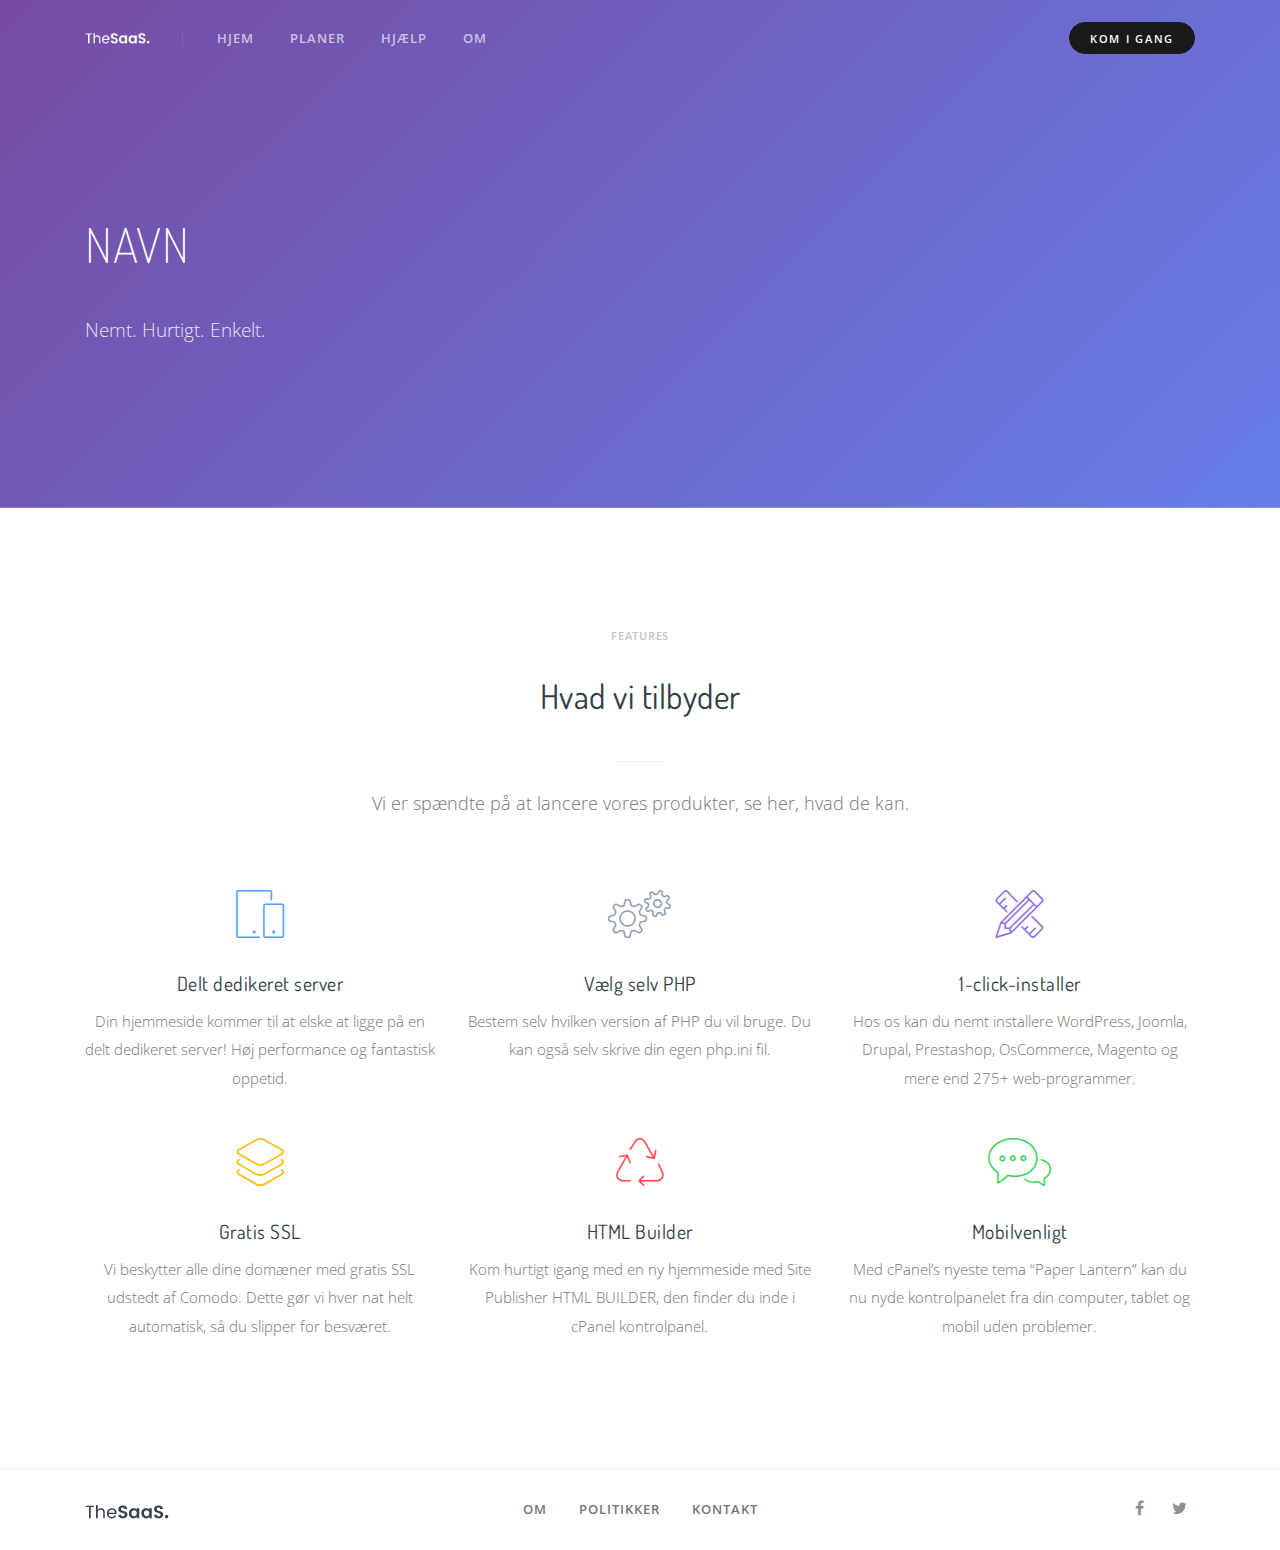
==== index.html @ 25d8d56f "Beginning" ====
<!DOCTYPE html>
<html lang="en">
  <head>
    <meta charset="utf-8">
    <meta name="viewport" content="width=device-width, initial-scale=1, shrink-to-fit=no">
    <meta name="description" content="">
    <meta name="keywords" content="">

    <title>Webhosting</title>

    <!-- Styles -->
    <link href="assets/css/page.min.css" rel="stylesheet">

    <!-- Favicons -->
    <link rel="apple-touch-icon" href="assets/img/apple-touch-icon.png">
    <link rel="icon" href="assets/img/favicon.png">

    <!--  Open Graph Tags -->
    <meta property="og:title" content="TheSaaS">
    <meta property="og:description" content="A responsive, professional, and multipurpose SaaS, Software, Startup and WebApp landing template powered by Bootstrap 4.">
    <meta property="og:image" content="http://thetheme.io/thesaas/assets/img/og-img.jpg">
    <meta property="og:url" content="http://thetheme.io/thesaas/">
    <meta name="twitter:card" content="summary_large_image">
  </head>

  <body>


    <!-- Navbar -->
    <nav class="navbar navbar-expand-lg navbar-light navbar-stick-dark" data-navbar="sticky">
      <div class="container">

        <div class="navbar-left">
          <button class="navbar-toggler" type="button">&#9776;</button>
          <a class="navbar-brand" href="index.html">
            <img class="logo-dark" src="assets/img/logo-dark.png" alt="logo">
            <img class="logo-light" src="assets/img/logo-light.png" alt="logo">
          </a>
        </div>

        <section class="navbar-mobile">
          <span class="navbar-divider d-mobile-none"></span>

          <nav class="nav nav-navbar">
            <a class="nav-link" href="#">Hjem</a>
            <a class="nav-link" href="planer.html">Planer</a>
            <a class="nav-link" href="#">Hjælp</a>
            <a class="nav-link" href="#">Om</a>
          </nav>
        </section>

        <a class="btn btn-sm btn-round btn-dark" href="planer.html">Kom i gang</a>

      </div>
    </nav><!-- /.navbar -->


    <!-- Header -->
    <header class="header text-white pt-12 pb-10" style="background-image: linear-gradient(-45deg, #667eea 0%, #764ba2 100%);">
      <div class="container">
        <h1 class="display-4">NAVN</h1>
        <p class="lead-2 mt-6">Nemt. Hurtigt. Enkelt.</p>
      </div>
    </header><!-- /.header -->


    <!-- Main Content -->
    <main class="main-content">


      <!--
      |‒‒‒‒‒‒‒‒‒‒‒‒‒‒‒‒‒‒‒‒‒‒‒‒‒‒‒‒‒‒‒‒‒‒‒‒‒‒‒‒‒‒‒‒‒‒‒‒‒‒‒‒‒‒‒‒‒‒‒‒‒‒‒‒‒‒‒‒‒‒‒‒‒‒
      | Populate the page
      |‒‒‒‒‒‒‒‒‒‒‒‒‒‒‒‒‒‒‒‒‒‒‒‒‒‒‒‒‒‒‒‒‒‒‒‒‒‒‒‒‒‒‒‒‒‒‒‒‒‒‒‒‒‒‒‒‒‒‒‒‒‒‒‒‒‒‒‒‒‒‒‒‒‒
      !-->
      
      <section class="section">
        <div class="container">
          <header class="section-header">
            <small>Features</small>
            <h2>Hvad vi tilbyder</h2>
            <hr>
            <p class="lead">Vi er spændte på at lancere vores produkter, se her, hvad de kan.</p>
          </header>

          <div class="row gap-y text-center">

            <div class="col-md-6 col-xl-4 feature-1">
              <p class="feature-icon text-primary"><i class="icon-mobile"></i></p>
              <h5>Delt dedikeret server</h5>
              <p>Din hjemmeside kommer til at elske at ligge på en delt dedikeret server! Høj performance og fantastisk oppetid.</p>
            </div>


            <div class="col-md-6 col-xl-4 feature-1">
              <p class="feature-icon"><i class="icon-gears"></i></p>
              <h5>Vælg selv PHP</h5>
              <p>Bestem selv hvilken version af PHP du vil bruge. Du kan også selv skrive din egen php.ini fil.</p>
            </div>


            <div class="col-md-6 col-xl-4 feature-1">
              <p class="feature-icon text-info"><i class="icon-tools"></i></p>
              <h5>1-click-installer</h5>
              <p>Hos os kan du nemt installere WordPress, Joomla, Drupal, Prestashop, OsCommerce, Magento og mere end 275+ web-programmer.</p>
            </div>


            <div class="col-md-6 col-xl-4 feature-1">
              <p class="feature-icon text-warning"><i class="icon-layers"></i></p>
              <h5>Gratis SSL</h5>
              <p>Vi beskytter alle dine domæner med gratis SSL udstedt af Comodo. Dette gør vi hver nat helt automatisk, så du slipper for besværet.</p>
            </div>


            <div class="col-md-6 col-xl-4 feature-1">
              <p class="feature-icon text-danger"><i class="icon-recycle"></i></p>
              <h5>HTML Builder</h5>
              <p>Kom hurtigt igang med en ny hjemmeside med Site Publisher HTML BUILDER, den finder du inde i cPanel kontrolpanel.</p>
            </div>


            <div class="col-md-6 col-xl-4 feature-1">
              <p class="feature-icon text-success"><i class="icon-chat"></i></p>
              <h5>Mobilvenligt</h5>
              <p>Med cPanel’s nyeste tema “Paper Lantern” kan du nu nyde kontrolpanelet fra din computer, tablet og mobil uden problemer.</p>
            </div>

          </div>

        </div>
      </section>


    </main>


    <!-- Footer -->
    <footer class="footer">
      <div class="container">
        <div class="row gap-y align-items-center">

          <div class="col-6 col-lg-3">
            <a href="index.html"><img src="assets/img/logo-dark.png" alt="logo"></a>
          </div>

          <div class="col-6 col-lg-3 text-right order-lg-last">
            <div class="social">
              <a class="social-facebook" href="https://www.facebook.com/thethemeio"><i class="fa fa-facebook"></i></a>
              <a class="social-twitter" href="https://twitter.com/thethemeio"><i class="fa fa-twitter"></i></a>
            </div>
          </div>

          <div class="col-lg-6">
            <div class="nav nav-bold nav-uppercase nav-trim justify-content-lg-center">
              <a class="nav-link" href="#">Om</a>
              <a class="nav-link" href="#">Politikker</a>
              <a class="nav-link" href="#">Kontakt</a>
            </div>
          </div>

        </div>
      </div>
    </footer><!-- /.footer -->


    <!-- Scripts -->
    <script src="assets/js/page.min.js"></script>

  </body>
</html>
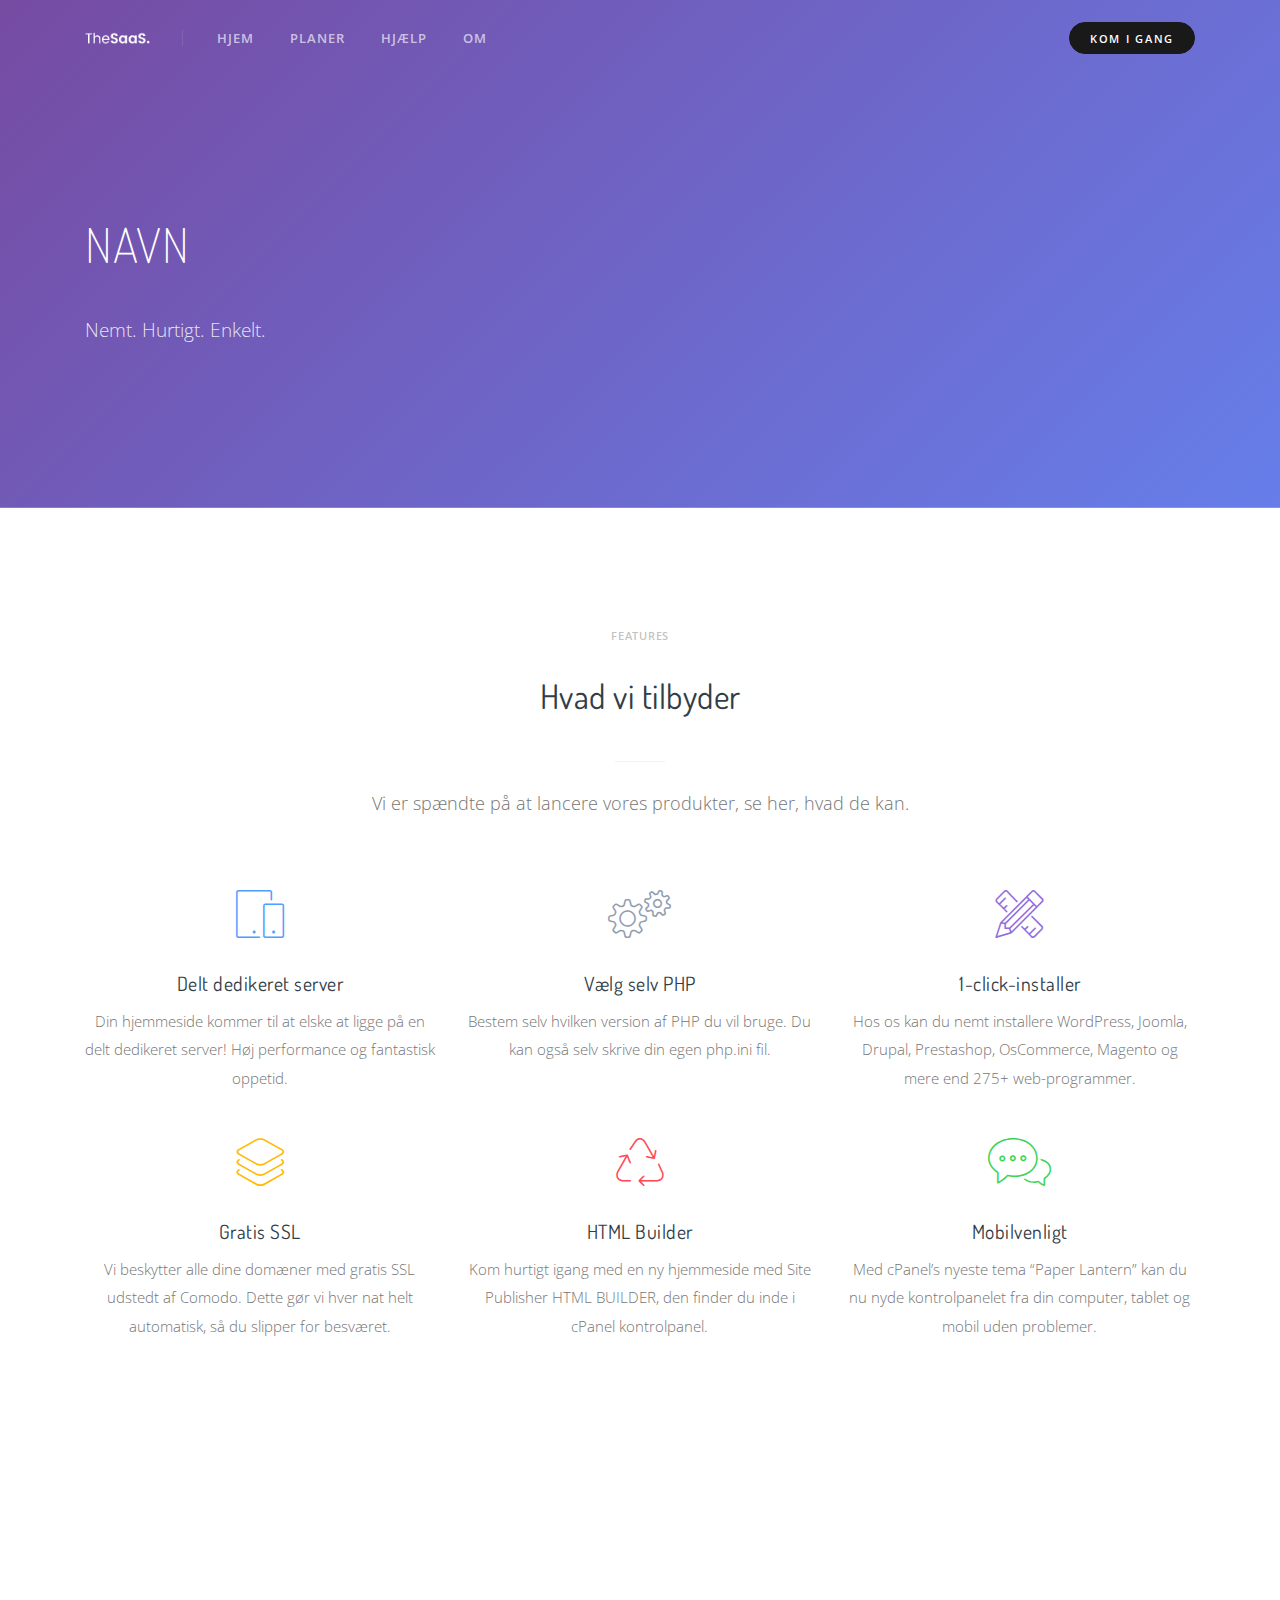
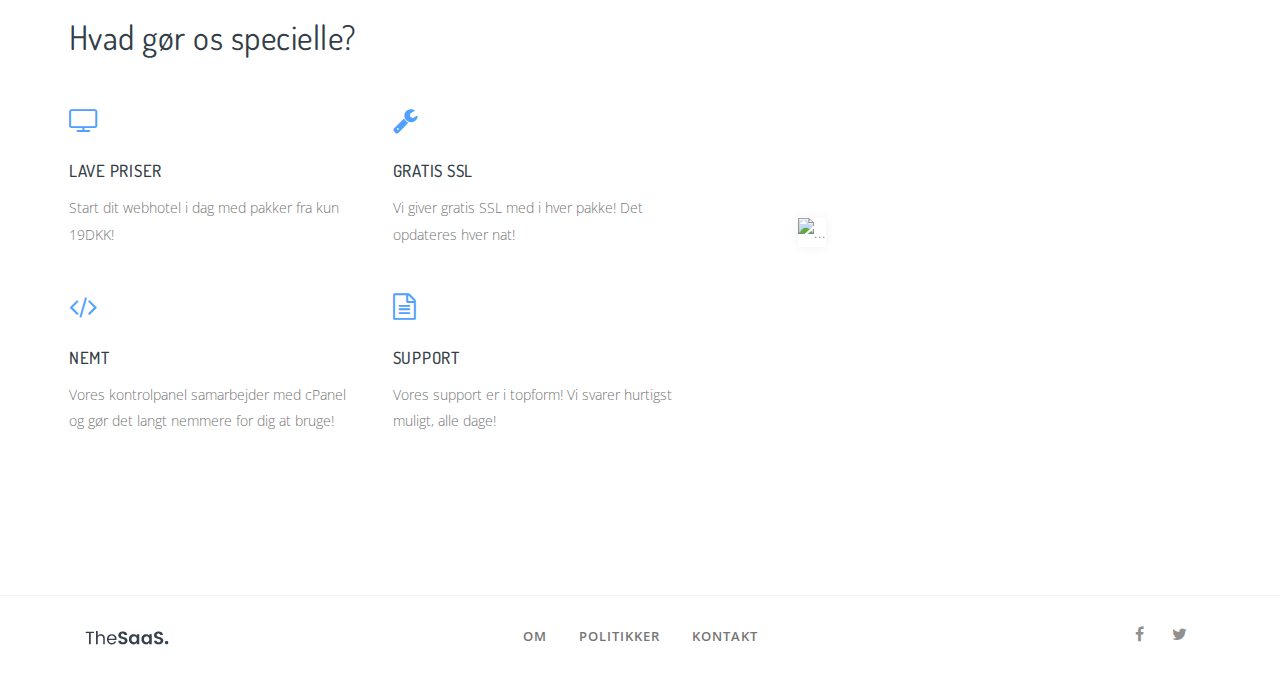
==== commit 0373fba5: "Update index.html" ====
--- a/index.html
+++ b/index.html
@@ -131,6 +131,60 @@
         </div>
       </section>
 
+      <section class="section overflow-hidden py-lg-10">
+        <div class="container-fluid pr-lg-0">
+          <div class="row gap-y">
+
+
+            <div class="col-10 col-lg-6 mx-auto text-center text-lg-left">
+              <h2>Hvad gør os specielle?</h2>
+              <p class="lead"></p>
+
+              <br>
+
+              <div class="row gap-y">
+
+                <div class="col-md-6">
+                  <i class="fa fa-tv text-primary lead-4 mb-5"></i>
+                  <h6 class="text-uppercase mb-3">Lave priser</h6>
+                  <p class="fs-14">Start dit webhotel i dag med pakker fra kun 19DKK!</p>
+                </div>
+
+
+                <div class="col-md-6">
+                  <i class="fa fa-wrench text-primary lead-4 mb-5"></i>
+                  <h6 class="text-uppercase mb-3">Gratis SSL</h6>
+                  <p class="fs-14">Vi giver gratis SSL med i hver pakke! Det opdateres hver nat!</p>
+                </div>
+
+
+                <div class="col-md-6">
+                  <i class="fa fa-code text-primary lead-4 mb-5"></i>
+                  <h6 class="text-uppercase mb-3">Nemt</h6>
+                  <p class="fs-14">Vores kontrolpanel samarbejder med cPanel og gør det langt nemmere for dig at bruge!</p>
+                </div>
+
+
+                <div class="col-md-6">
+                  <i class="fa fa-file-text-o text-primary lead-4 mb-5"></i>
+                  <h6 class="text-uppercase mb-3">Support</h6>
+                  <p class="fs-14">Vores support er i topform! Vi svarer hurtigst muligt, alle dage!</p>
+                </div>
+
+              </div>
+
+            </div>
+
+
+            <div class="col-lg-5 align-self-center">
+              <img class="shadow-3" src="../assets/img/preview/header-gradient.jpg" alt="..." data-aos="slide-left" data-aos-duration="1500">
+            </div>
+
+
+          </div>
+        </div>
+      </section>
+
 
     </main>
 
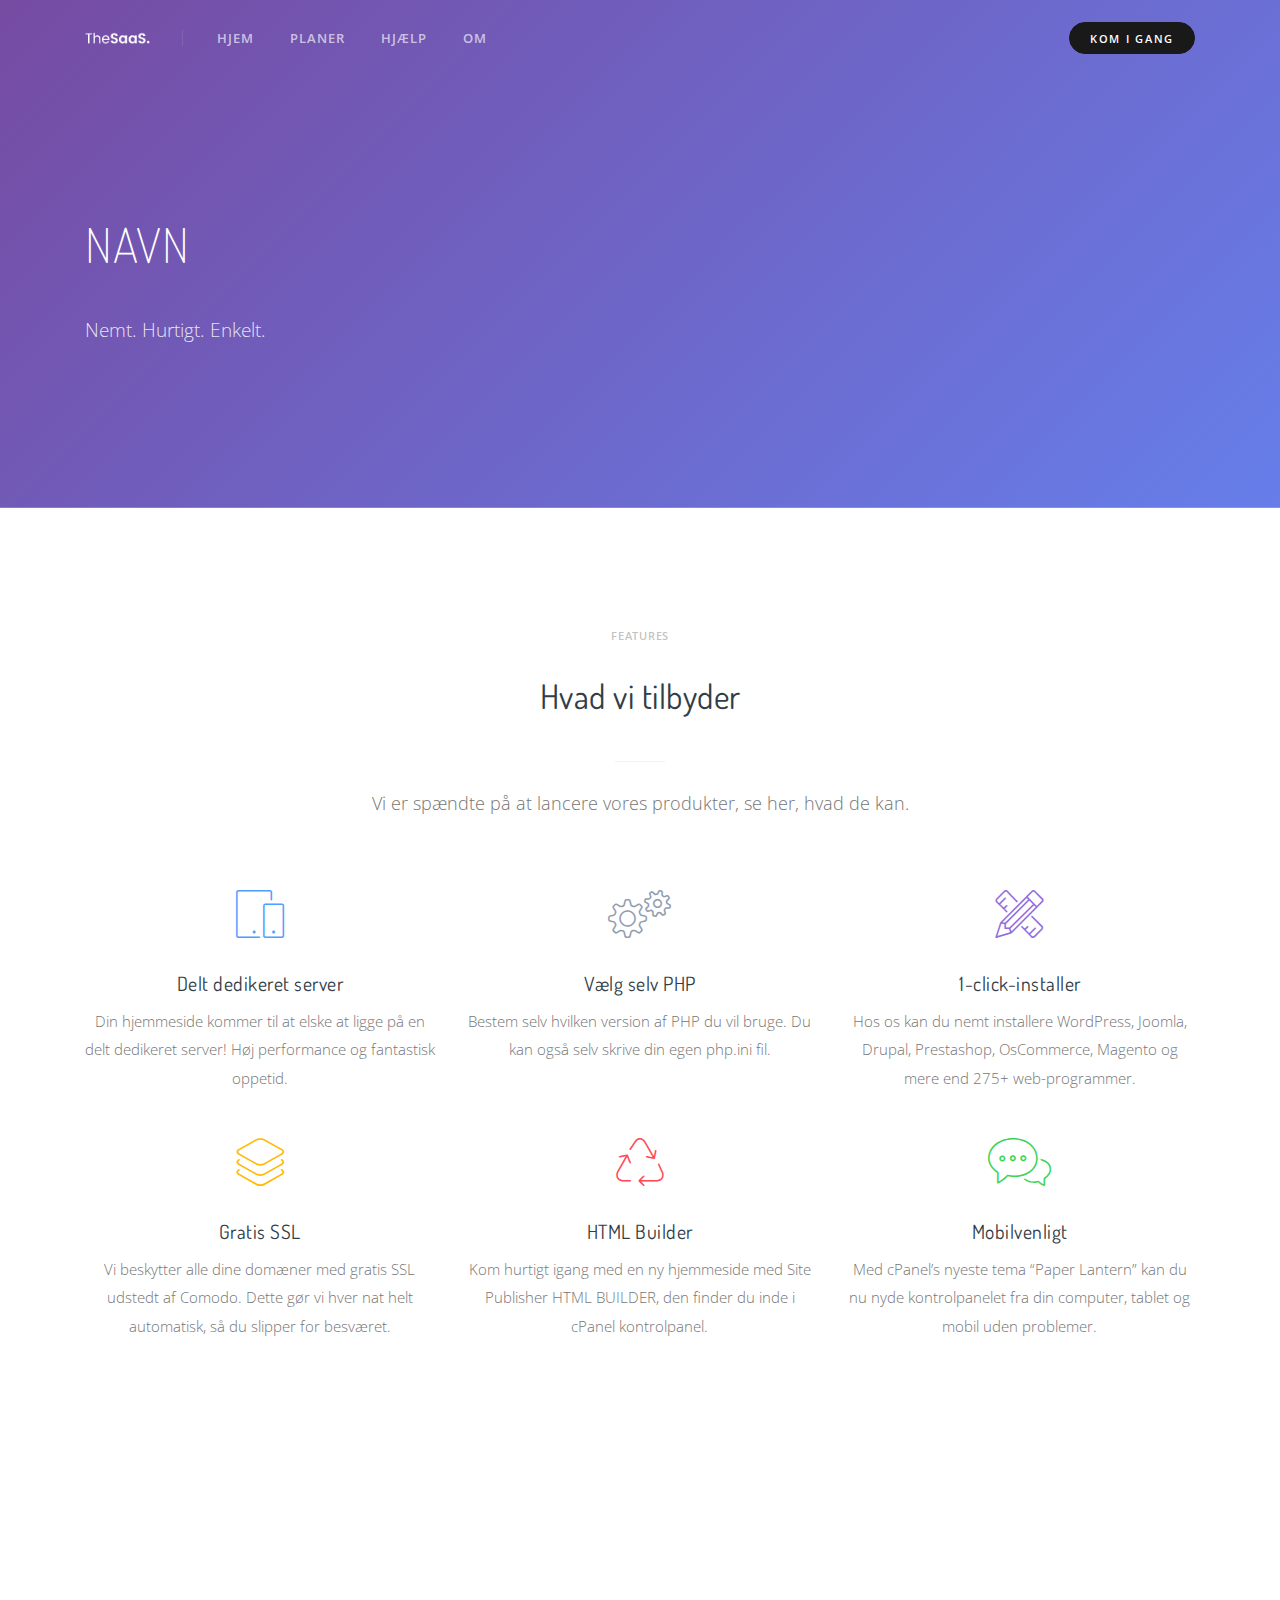
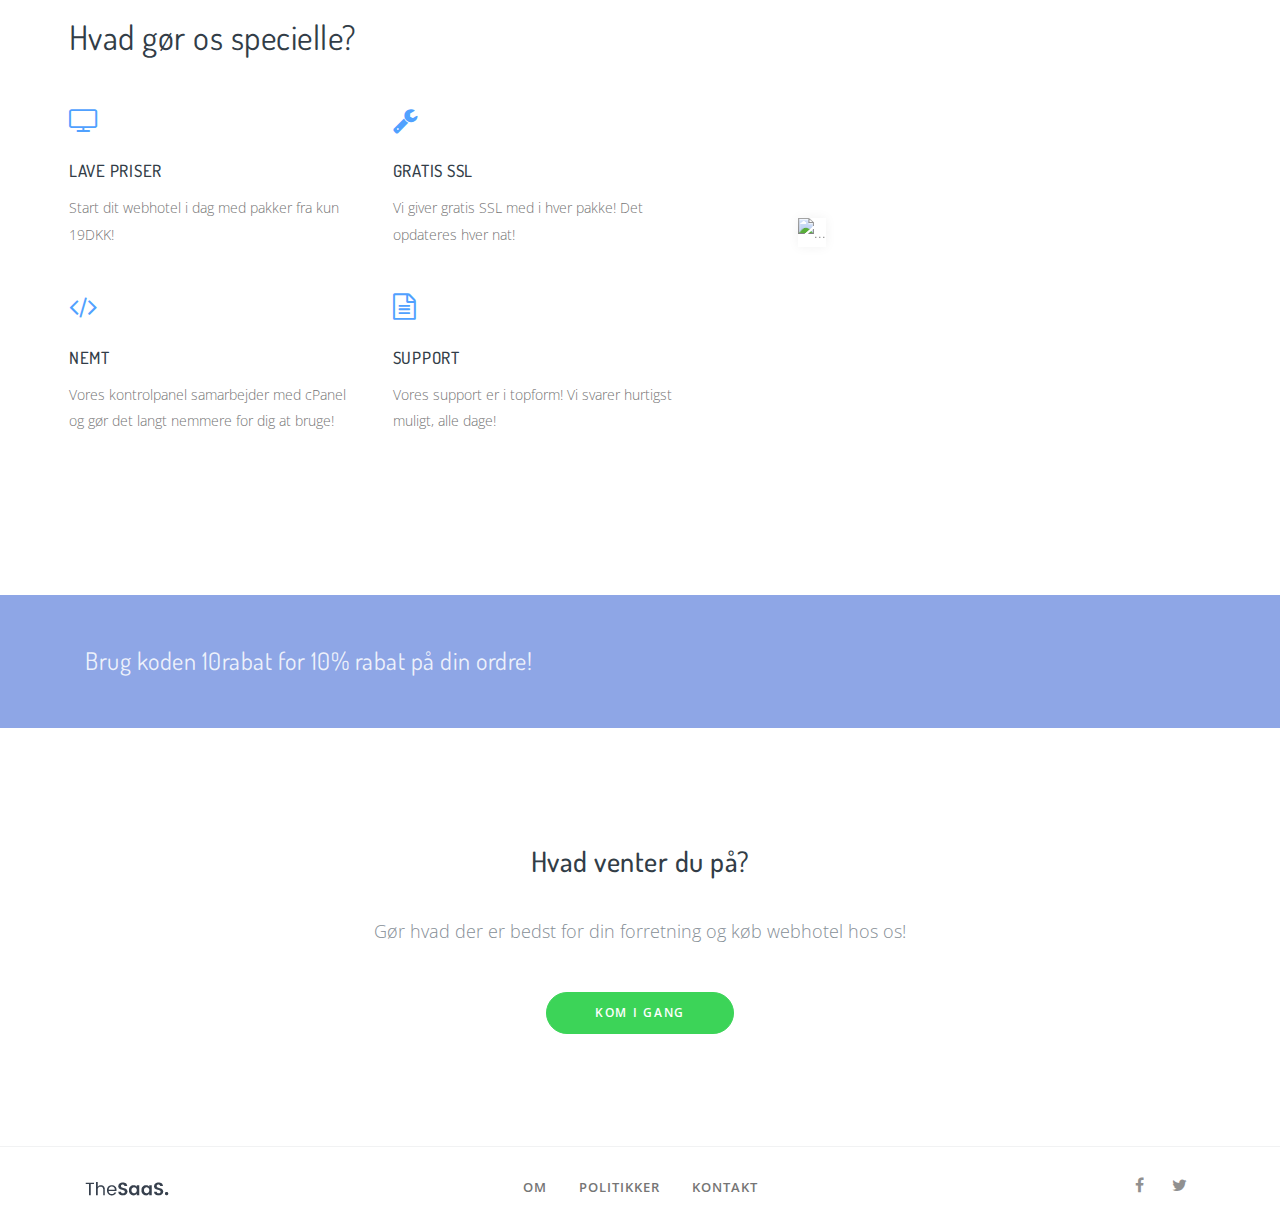
==== commit 0decb530: "Update index.html" ====
--- a/index.html
+++ b/index.html
@@ -185,6 +185,30 @@
         </div>
       </section>
 
+      <section class="section py-7" style="background-color: #8ea6e6">
+        <div class="container">
+          <div class="row gap-y align-items-center">
+            <div class="col-md-9">
+              <h4 class="mb-0 text-white text-center text-md-left">Brug koden 10rabat for 10% rabat på din ordre!</h4>
+            </div>
+          </div>
+        </div>
+      </section>
+
+      <section class="section text-center">
+        <div class="container">
+
+          <div class="row">
+            <div class="col-md-6 mx-auto">
+              <h3 class="mb-6"><strong>Hvad venter du på?</strong></h3>
+              <p class="lead text-muted">Gør hvad der er bedst for din forretning og køb webhotel hos os!</p>
+              <br>
+              <a class="btn btn-lg btn-round btn-success px-7" href="planer.html">Kom i gang</a>
+            </div>
+          </div>
+
+        </div>
+      </section>
 
     </main>
 
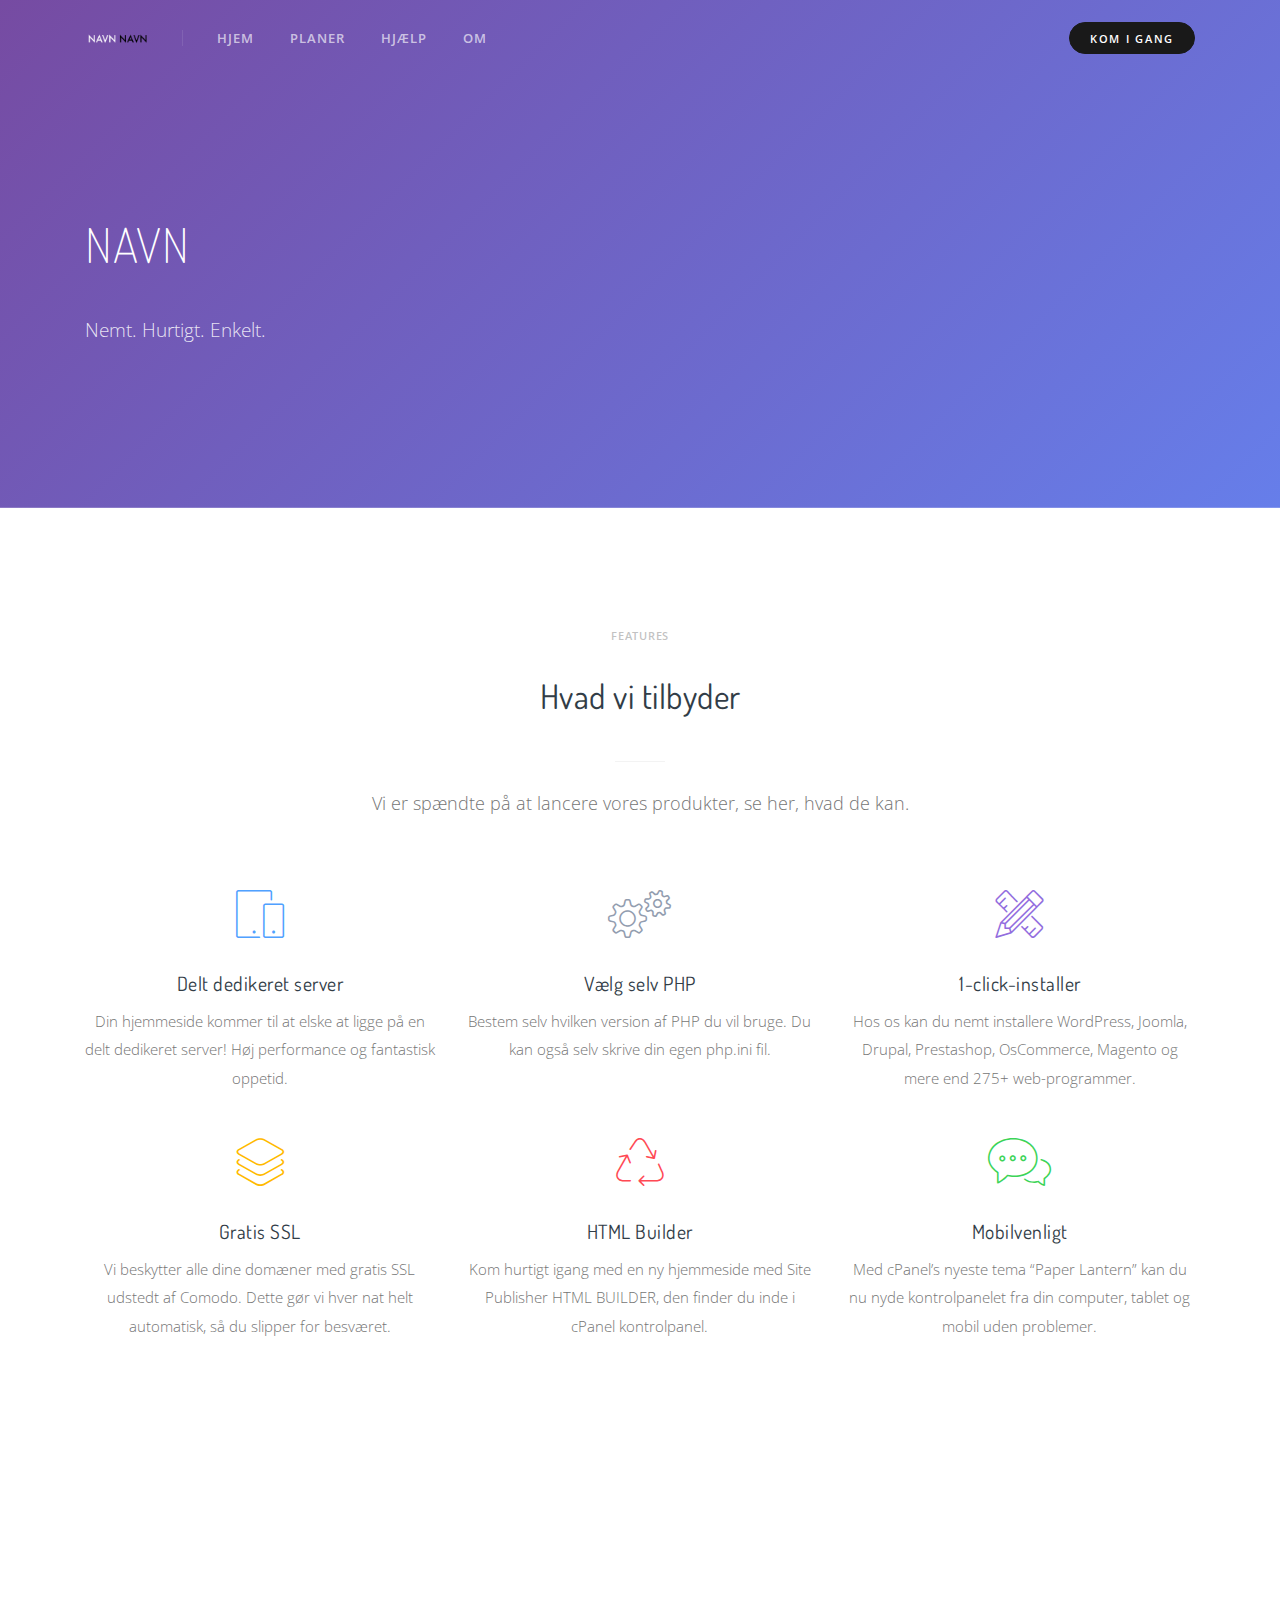
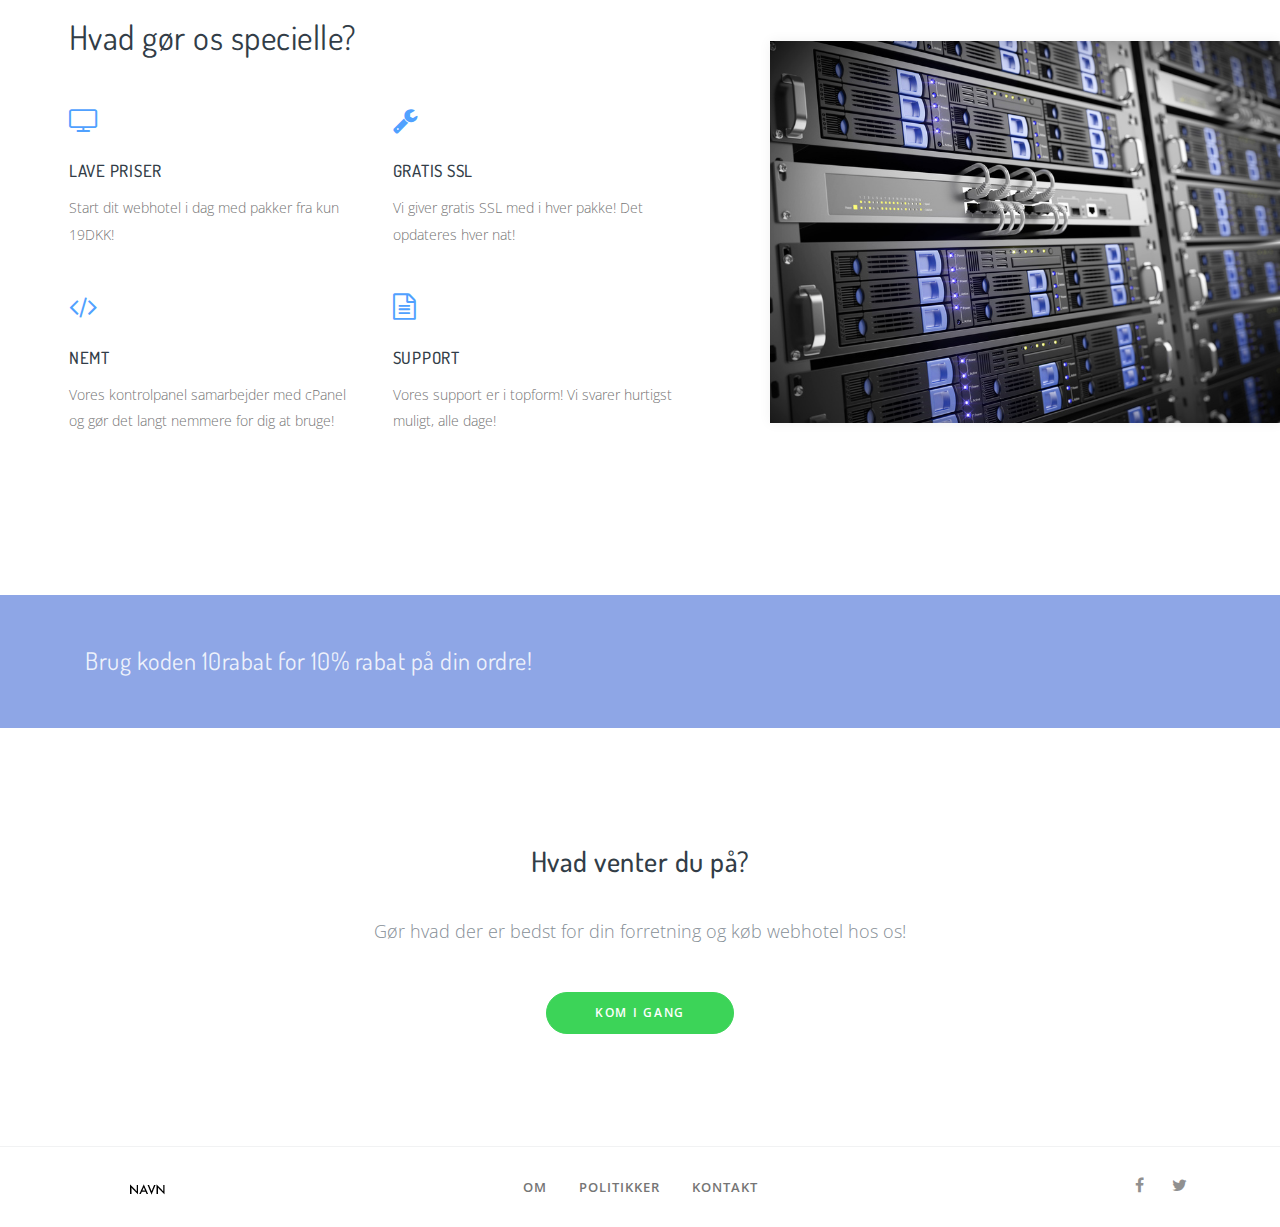
==== commit 75745e42: "More changes!" ====
--- a/index.html
+++ b/index.html
@@ -33,8 +33,8 @@
         <div class="navbar-left">
           <button class="navbar-toggler" type="button">&#9776;</button>
           <a class="navbar-brand" href="index.html">
-            <img class="logo-dark" src="assets/img/logo-dark.png" alt="logo">
-            <img class="logo-light" src="assets/img/logo-light.png" alt="logo">
+            <img class="logo-dark" src="assets/img/logo/logo-dark.png" alt="logo">
+            <img class="logo-light" src="assets/img/logo/logo-light.png" alt="logo">
           </a>
         </div>
 
@@ -177,7 +177,7 @@
 
 
             <div class="col-lg-5 align-self-center">
-              <img class="shadow-3" src="../assets/img/preview/header-gradient.jpg" alt="..." data-aos="slide-left" data-aos-duration="1500">
+              <img class="shadow-3" src="assets/img/preview/header_gradient.jpg" alt="...">
             </div>
 
 
@@ -219,7 +219,7 @@
         <div class="row gap-y align-items-center">
 
           <div class="col-6 col-lg-3">
-            <a href="index.html"><img src="assets/img/logo-dark.png" alt="logo"></a>
+            <a href="index.html"><img src="assets/img/logo/logo-dark.png" alt="logo"></a>
           </div>
 
           <div class="col-6 col-lg-3 text-right order-lg-last">
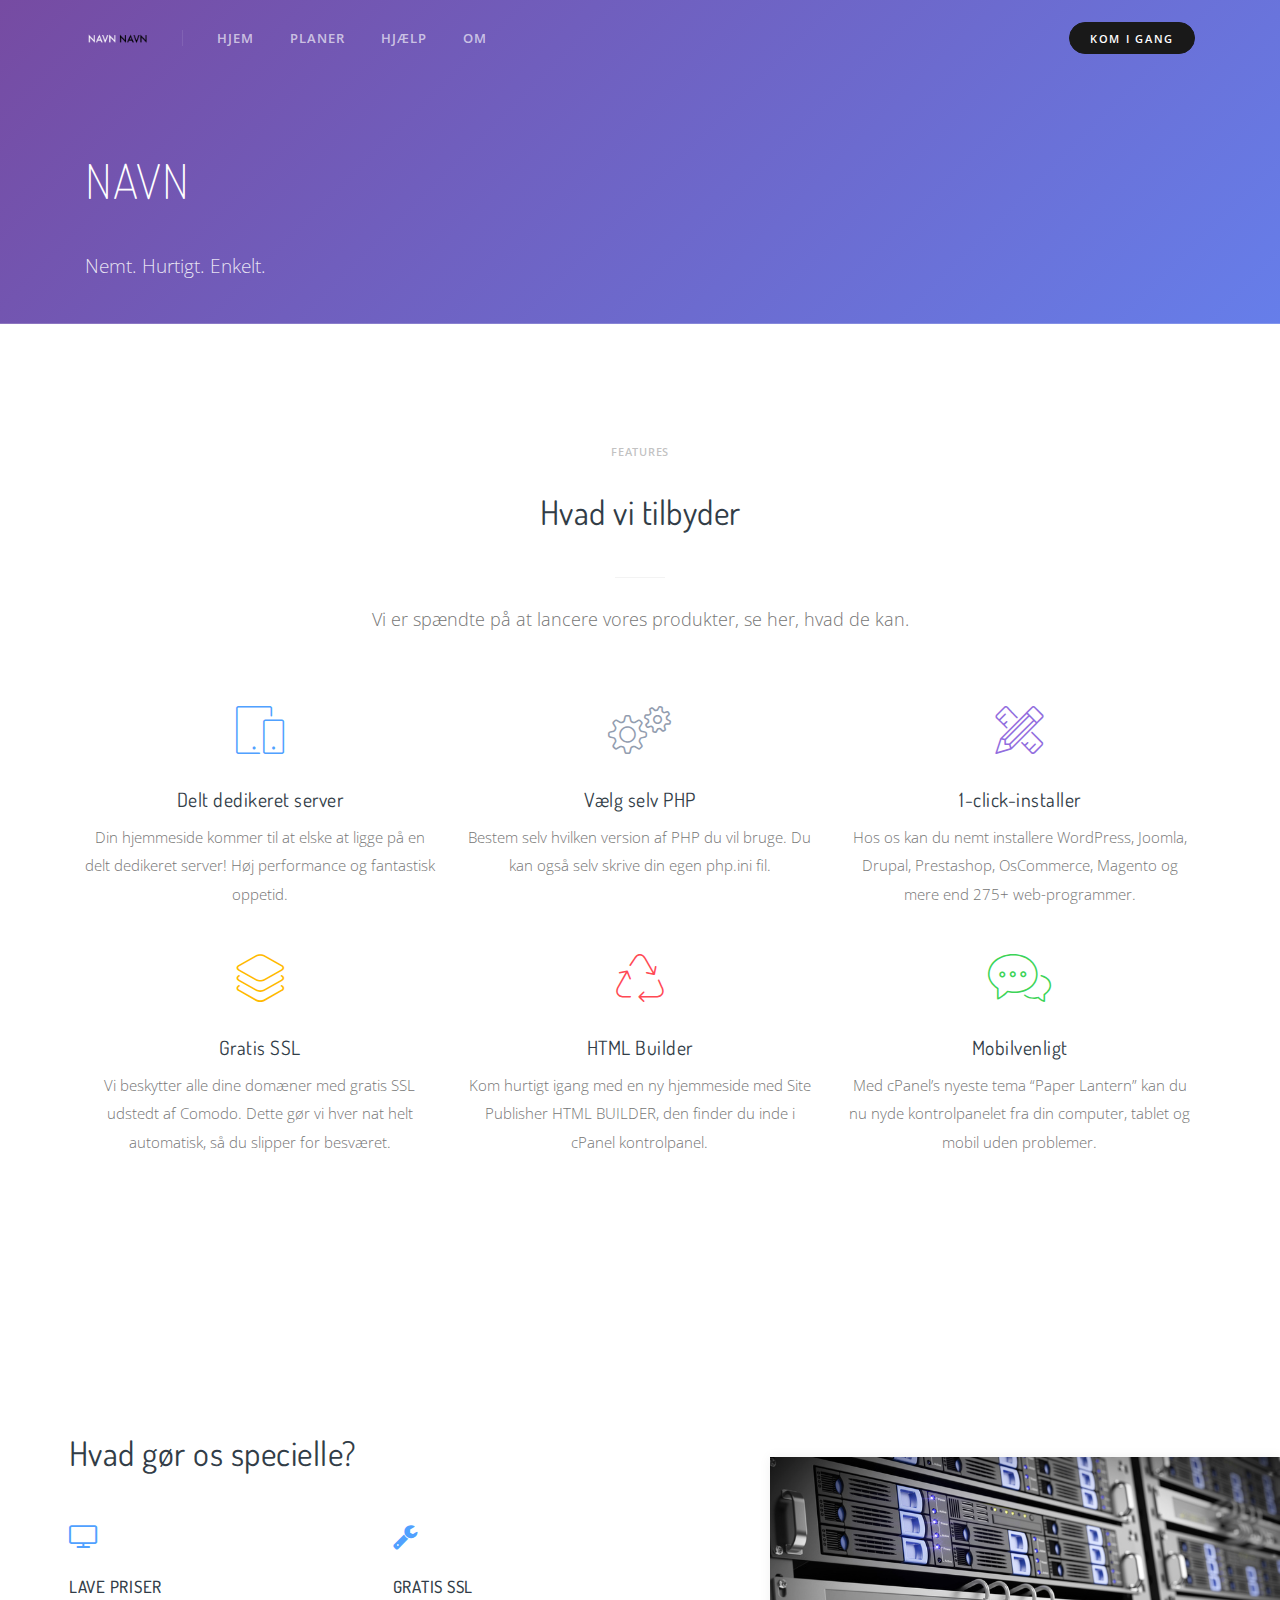
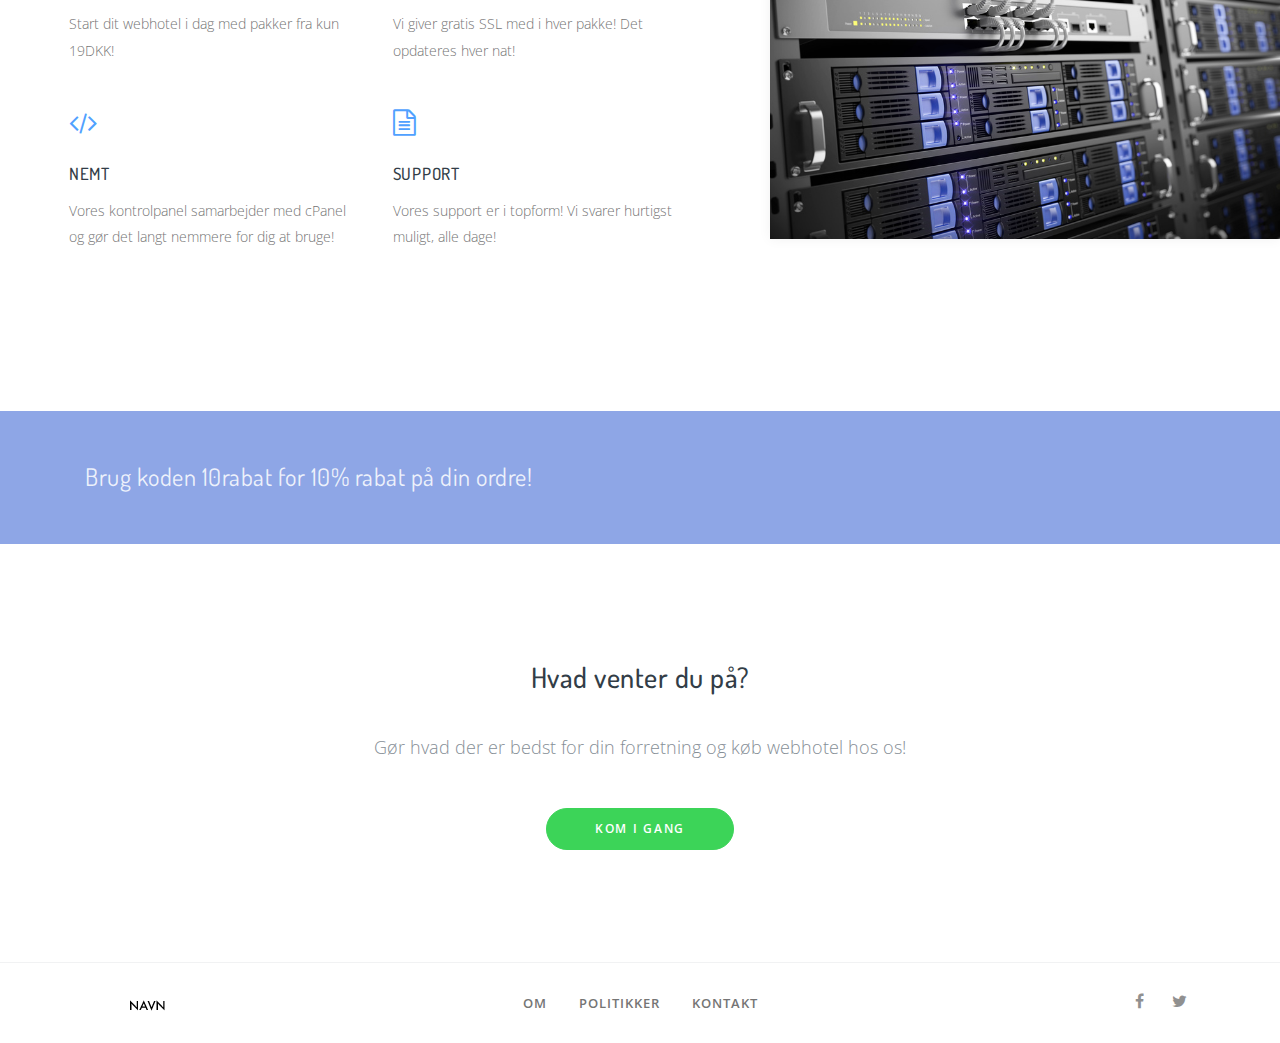
==== commit da853f01: "Størrelser ændret" ====
--- a/index.html
+++ b/index.html
@@ -44,8 +44,8 @@
           <nav class="nav nav-navbar">
             <a class="nav-link" href="#">Hjem</a>
             <a class="nav-link" href="planer.html">Planer</a>
-            <a class="nav-link" href="#">Hjælp</a>
-            <a class="nav-link" href="#">Om</a>
+            <a class="nav-link" href="hjaelp.html">Hjælp</a>
+            <a class="nav-link" href="om.html">Om</a>
           </nav>
         </section>
 
@@ -56,7 +56,7 @@
 
 
     <!-- Header -->
-    <header class="header text-white pt-12 pb-10" style="background-image: linear-gradient(-45deg, #667eea 0%, #764ba2 100%);">
+    <header class="header text-white pt-10 pb-5" style="background-image: linear-gradient(-45deg, #667eea 0%, #764ba2 100%);">
       <div class="container">
         <h1 class="display-4">NAVN</h1>
         <p class="lead-2 mt-6">Nemt. Hurtigt. Enkelt.</p>
@@ -231,7 +231,7 @@
 
           <div class="col-lg-6">
             <div class="nav nav-bold nav-uppercase nav-trim justify-content-lg-center">
-              <a class="nav-link" href="#">Om</a>
+              <a class="nav-link" href="om.html">Om</a>
               <a class="nav-link" href="#">Politikker</a>
               <a class="nav-link" href="#">Kontakt</a>
             </div>
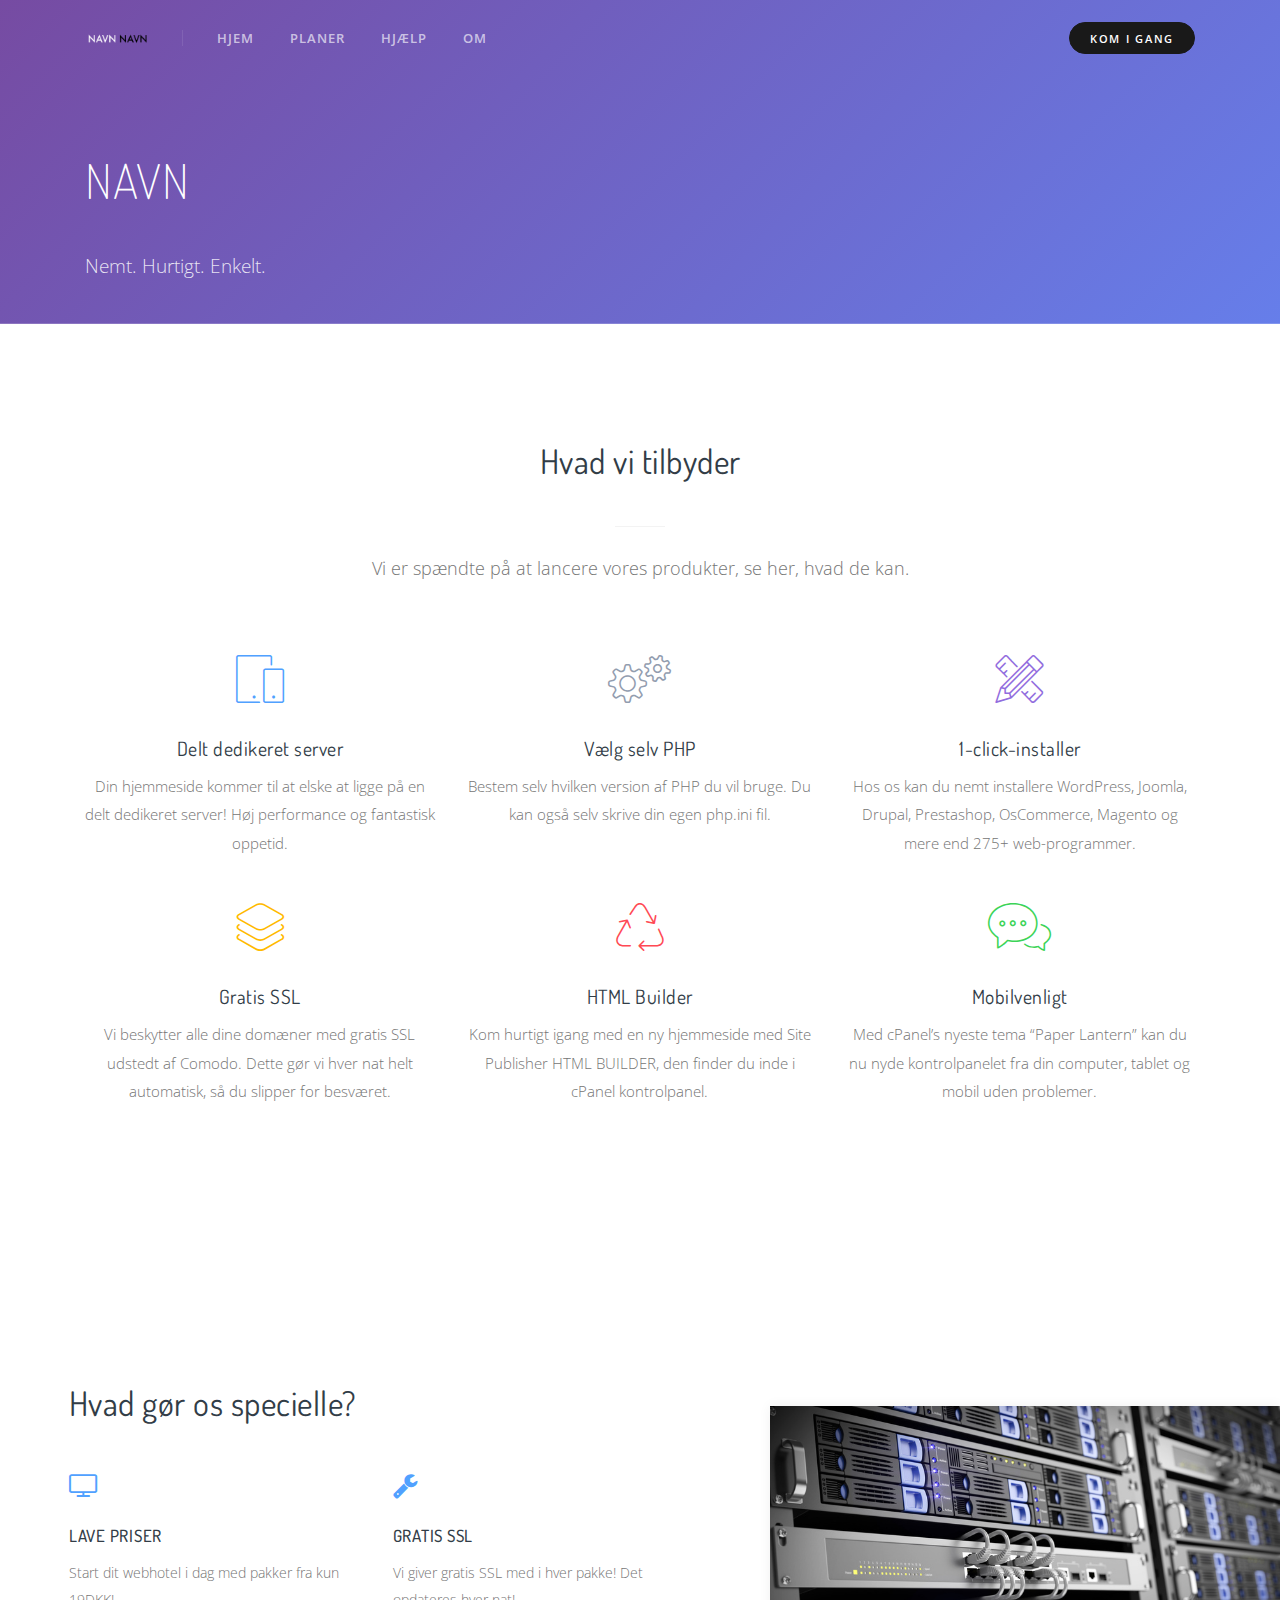
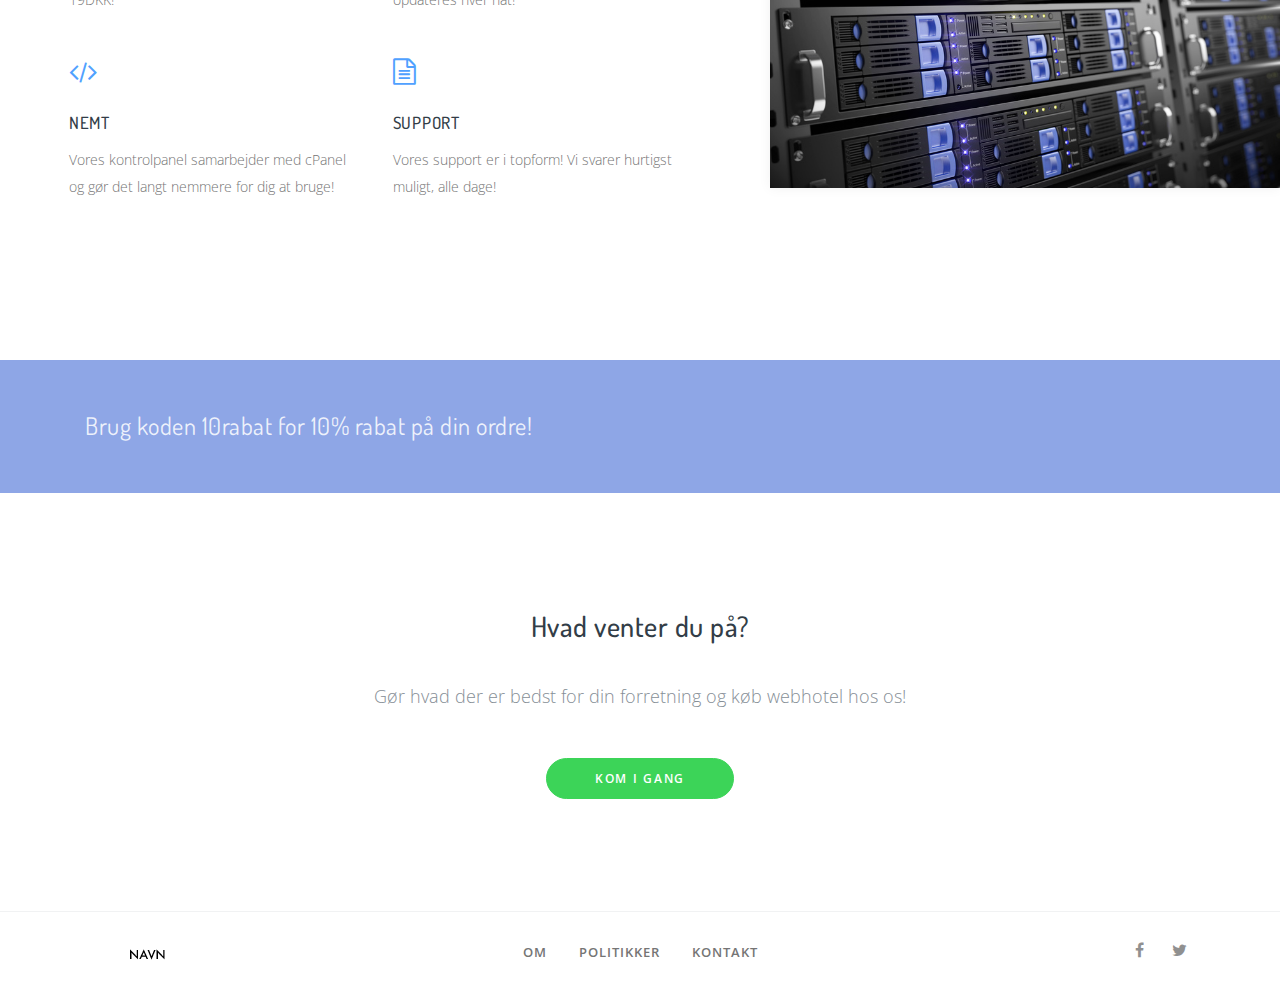
==== commit d0c4a38e: "Tilføjet pakkesektion" ====
--- a/index.html
+++ b/index.html
@@ -77,7 +77,6 @@
       <section class="section">
         <div class="container">
           <header class="section-header">
-            <small>Features</small>
             <h2>Hvad vi tilbyder</h2>
             <hr>
             <p class="lead">Vi er spændte på at lancere vores produkter, se her, hvad de kan.</p>
